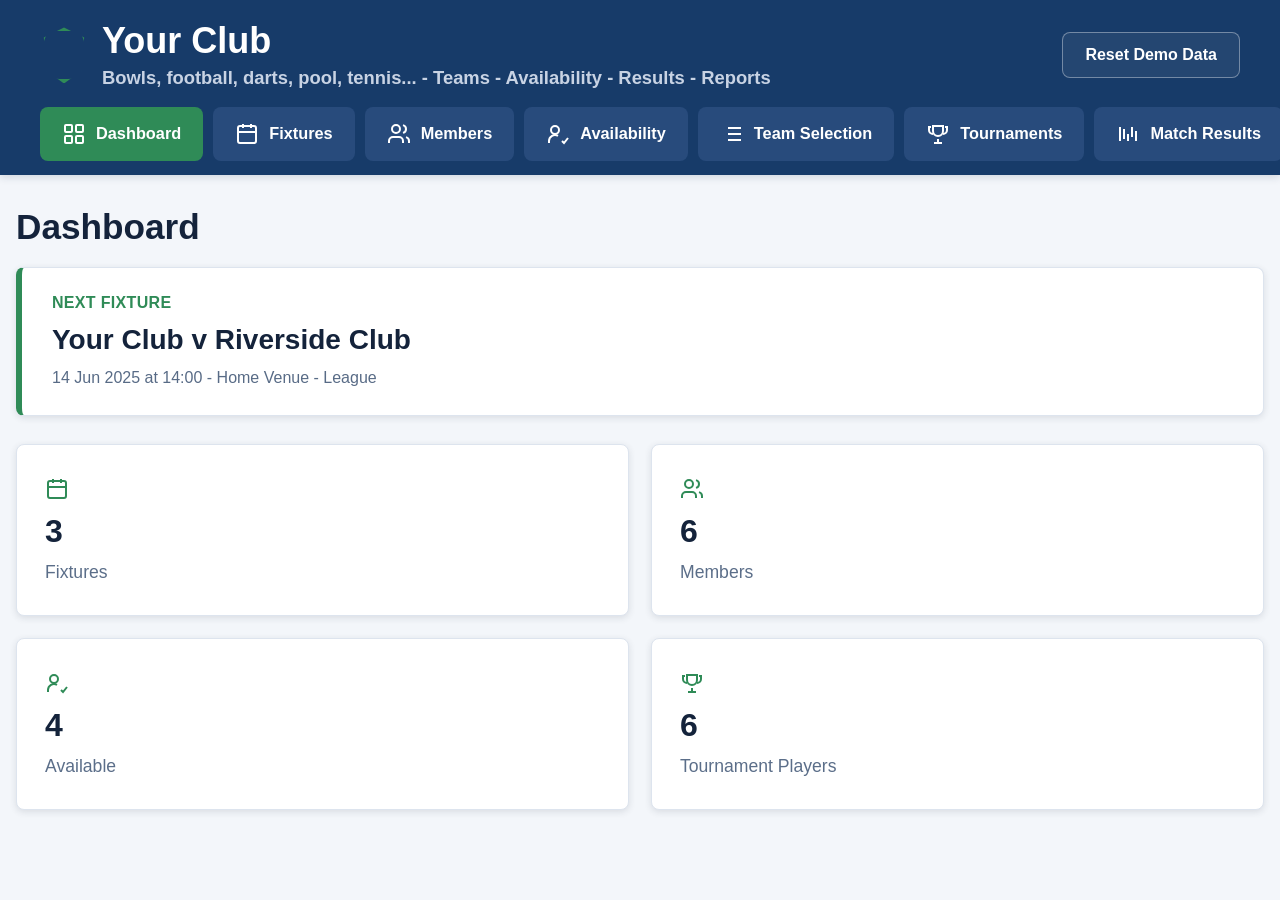
==== index.html @ c11281f3 "Add files via upload" ====
<!doctype html>
<html lang="en">
  <head>
    <meta charset="UTF-8" />
    <meta name="viewport" content="width=device-width, initial-scale=1.0" />
    <title>Club Match Secretary Manager</title>
    <link rel="stylesheet" href="styles.css" />
  </head>
  <body>
    <div id="app"></div>
    <script src="app.js"></script>
  </body>
</html>
---- styles.css ----
:root {
  --navy: #173b69;
  --navy-2: #284b7c;
  --green: #2f8b57;
  --green-dark: #246f45;
  --ink: #14233b;
  --muted: #63728a;
  --line: #dde4ee;
  --page: #f3f6fa;
  --card: #ffffff;
  --danger: #c2413d;
  --warning: #c77d17;
  font-family: "Segoe UI", Arial, sans-serif;
}

* {
  box-sizing: border-box;
}

body {
  margin: 0;
  min-width: 320px;
  color: var(--ink);
  background: var(--page);
}

button,
input,
select,
textarea {
  font: inherit;
}

button {
  cursor: pointer;
}

.app-shell {
  min-height: 100vh;
}

.topbar {
  position: sticky;
  top: 0;
  z-index: 20;
  background: var(--navy);
  color: #fff;
  box-shadow: 0 2px 8px rgba(22, 43, 70, 0.16);
}

.brand-row {
  display: flex;
  align-items: center;
  justify-content: space-between;
  gap: 18px;
  padding: 22px clamp(16px, 4vw, 40px) 18px;
}

.brand {
  display: flex;
  align-items: center;
  gap: 14px;
  min-width: 0;
}

.shield {
  width: 48px;
  height: 56px;
  flex: 0 0 auto;
  border: 4px solid var(--green);
  border-radius: 16px 16px 20px 20px;
  clip-path: polygon(50% 0, 92% 18%, 86% 78%, 50% 100%, 14% 78%, 8% 18%);
}

.brand h1 {
  margin: 0;
  font-size: clamp(1.45rem, 3vw, 2.25rem);
  line-height: 1.05;
}

.brand p {
  margin: 7px 0 0;
  color: #c8d3e4;
  font-weight: 700;
  font-size: clamp(0.92rem, 1.8vw, 1.15rem);
}

.logout {
  border: 1px solid rgba(255, 255, 255, 0.36);
  border-radius: 8px;
  padding: 13px 22px;
  background: rgba(255, 255, 255, 0.06);
  color: #fff;
  font-weight: 800;
}

.notice {
  border: 1px solid #b9ddc7;
  border-left: 6px solid var(--green);
  border-radius: 8px;
  padding: 13px 16px;
  margin-bottom: 18px;
  background: #edf8f1;
  color: var(--green-dark);
  font-weight: 800;
}

.tabs-wrap {
  overflow-x: auto;
  padding: 0 clamp(16px, 4vw, 40px) 14px;
}

.tabs {
  display: flex;
  gap: 10px;
  min-width: max-content;
}

.tab {
  display: inline-flex;
  align-items: center;
  gap: 10px;
  border: 0;
  border-radius: 8px;
  padding: 15px 22px;
  background: var(--navy-2);
  color: #fff;
  font-size: 1.02rem;
  font-weight: 800;
  transition: background 150ms ease, transform 150ms ease;
}

.tab:hover {
  transform: translateY(-1px);
  background: #31598d;
}

.tab.active {
  background: var(--green);
}

.icon {
  width: 24px;
  height: 24px;
  flex: 0 0 auto;
}

.main {
  width: min(1280px, calc(100% - 32px));
  margin: 0 auto;
  padding: 32px 0 56px;
}

.page-title {
  display: flex;
  justify-content: space-between;
  align-items: flex-end;
  gap: 16px;
  margin-bottom: 20px;
}

.page-title h2 {
  margin: 0;
  font-size: clamp(1.65rem, 4vw, 2.2rem);
}

.actions {
  display: flex;
  flex-wrap: wrap;
  gap: 10px;
}

.button {
  border: 1px solid var(--line);
  border-radius: 8px;
  padding: 10px 14px;
  background: #fff;
  color: var(--ink);
  font-weight: 800;
}

.button.primary {
  border-color: var(--green);
  background: var(--green);
  color: #fff;
}

.small-button {
  border: 1px solid var(--line);
  border-radius: 8px;
  padding: 7px 10px;
  background: #fff;
  color: var(--ink);
  font-weight: 800;
}

.small-button.danger {
  border-color: #f1c4c2;
  background: #fff5f5;
  color: var(--danger);
}

.file-button {
  position: relative;
  overflow: hidden;
}

.file-button input {
  position: absolute;
  inset: 0;
  opacity: 0;
}

.grid {
  display: grid;
  gap: 22px;
}

.grid.two {
  grid-template-columns: repeat(2, minmax(0, 1fr));
}

.grid.three {
  grid-template-columns: repeat(3, minmax(0, 1fr));
}

.card {
  background: var(--card);
  border: 1px solid var(--line);
  border-radius: 8px;
  box-shadow: 0 2px 7px rgba(31, 45, 61, 0.12);
}

.panel {
  padding: 22px;
}

.next-fixture {
  border-left: 6px solid var(--green);
  padding: 26px 30px;
  margin-bottom: 28px;
}

.eyebrow {
  color: var(--green);
  font-weight: 900;
  letter-spacing: 0.02em;
  text-transform: uppercase;
}

.next-fixture h3 {
  margin: 12px 0 10px;
  font-size: clamp(1.25rem, 3vw, 1.75rem);
}

.meta {
  color: #586b86;
  line-height: 1.45;
}

.stat {
  min-height: 172px;
  padding: 28px;
  display: flex;
  flex-direction: column;
  justify-content: center;
  gap: 12px;
}

.stat .icon {
  color: var(--green);
}

.stat strong {
  display: block;
  font-size: 2rem;
}

.stat span {
  color: #5b6e89;
  font-size: 1.1rem;
}

.list {
  display: grid;
  gap: 14px;
}

.item {
  display: grid;
  grid-template-columns: 1fr auto;
  gap: 14px;
  align-items: center;
  padding: 18px;
}

.item h3 {
  margin: 0 0 6px;
  font-size: 1.1rem;
}

.badge {
  display: inline-flex;
  align-items: center;
  border-radius: 999px;
  padding: 6px 10px;
  background: #eaf3ee;
  color: var(--green-dark);
  font-size: 0.85rem;
  font-weight: 900;
}

.badge.warn {
  background: #fff3df;
  color: var(--warning);
}

.badge.danger {
  background: #fee8e7;
  color: var(--danger);
}

.table-wrap {
  overflow-x: auto;
}

table {
  width: 100%;
  border-collapse: collapse;
}

th,
td {
  padding: 15px 14px;
  text-align: left;
  border-bottom: 1px solid var(--line);
  white-space: nowrap;
}

td input,
td select {
  min-width: 130px;
  border: 1px solid var(--line);
  border-radius: 8px;
  padding: 8px 9px;
  background: #fff;
  color: var(--ink);
}

.row-actions {
  display: flex;
  gap: 8px;
}

th {
  color: #4c5f79;
  font-size: 0.86rem;
  text-transform: uppercase;
  letter-spacing: 0.04em;
}

.toolbar {
  display: flex;
  flex-wrap: wrap;
  gap: 12px;
  margin-bottom: 18px;
}

.field {
  display: grid;
  gap: 7px;
}

.field label {
  color: #4d5f78;
  font-weight: 800;
}

.field input,
.field select,
.field textarea {
  width: 100%;
  border: 1px solid var(--line);
  border-radius: 8px;
  padding: 11px 12px;
  background: #fff;
  color: var(--ink);
}

.inline-field {
  margin-top: 16px;
}

.inline-controls {
  display: grid;
  grid-template-columns: 1fr auto;
  gap: 10px;
}

.form-grid {
  display: grid;
  grid-template-columns: repeat(3, minmax(0, 1fr));
  gap: 14px;
}

.form-grid .wide {
  grid-column: span 3;
}

.availability {
  display: grid;
  gap: 12px;
}

.availability-row {
  display: grid;
  grid-template-columns: 1fr repeat(3, minmax(88px, auto));
  gap: 10px;
  align-items: center;
  padding: 12px 0;
  border-bottom: 1px solid var(--line);
}

.choice {
  border: 1px solid var(--line);
  border-radius: 8px;
  padding: 8px 10px;
  background: #fff;
  color: #4d5f78;
  font-weight: 800;
}

.choice.selected.yes {
  border-color: var(--green);
  background: #e7f4ec;
  color: var(--green-dark);
}

.choice.selected.no {
  border-color: var(--danger);
  background: #fee8e7;
  color: var(--danger);
}

.choice.selected.maybe {
  border-color: var(--warning);
  background: #fff3df;
  color: var(--warning);
}

.bracket-scroll {
  margin-top: 22px;
  overflow-x: auto;
}

.bracket {
  display: grid;
  grid-auto-flow: column;
  grid-auto-columns: minmax(230px, 1fr);
  gap: 22px;
  align-items: start;
  min-width: max-content;
}

.round h3 {
  margin: 0 0 12px;
}

.match {
  display: grid;
  gap: 8px;
  margin-bottom: 18px;
}

.seed {
  display: flex;
  width: 100%;
  justify-content: space-between;
  gap: 12px;
  border: 1px solid var(--line);
  border-radius: 8px;
  padding: 10px 12px;
  background: #fff;
  color: var(--ink);
  text-align: left;
}

.seed:disabled {
  color: #9ba7b8;
  cursor: default;
}

.seed.winner {
  border-color: var(--green);
  background: #eaf5ee;
  font-weight: 900;
}

.tournament-layout {
  align-items: start;
}

.player-chips {
  display: flex;
  flex-wrap: wrap;
  gap: 10px;
  margin-top: 16px;
}

.chip {
  display: inline-flex;
  align-items: center;
  gap: 6px;
  border: 1px solid var(--line);
  border-radius: 999px;
  padding: 6px;
  background: #f8fafc;
}

.chip input {
  width: 150px;
  border: 0;
  background: transparent;
  color: var(--ink);
  font-weight: 800;
}

.chip button {
  border: 0;
  border-radius: 999px;
  padding: 6px 8px;
  background: #e6edf6;
  color: var(--ink);
  font-weight: 900;
}

.report-grid {
  display: grid;
  grid-template-columns: 1.1fr 0.9fr;
  gap: 22px;
}

.bar {
  height: 14px;
  border-radius: 999px;
  background: #e4ebf3;
  overflow: hidden;
}

.bar span {
  display: block;
  height: 100%;
  background: var(--green);
}

.empty {
  padding: 32px;
  text-align: center;
  color: var(--muted);
}

@media (max-width: 860px) {
  .brand-row,
  .page-title {
    align-items: stretch;
    flex-direction: column;
  }

  .logout {
    width: 100%;
  }

  .grid.two,
  .grid.three,
  .form-grid,
  .report-grid,
  .bracket {
    grid-template-columns: 1fr;
  }

  .form-grid .wide {
    grid-column: auto;
  }

  .availability-row {
    grid-template-columns: 1fr;
  }
}
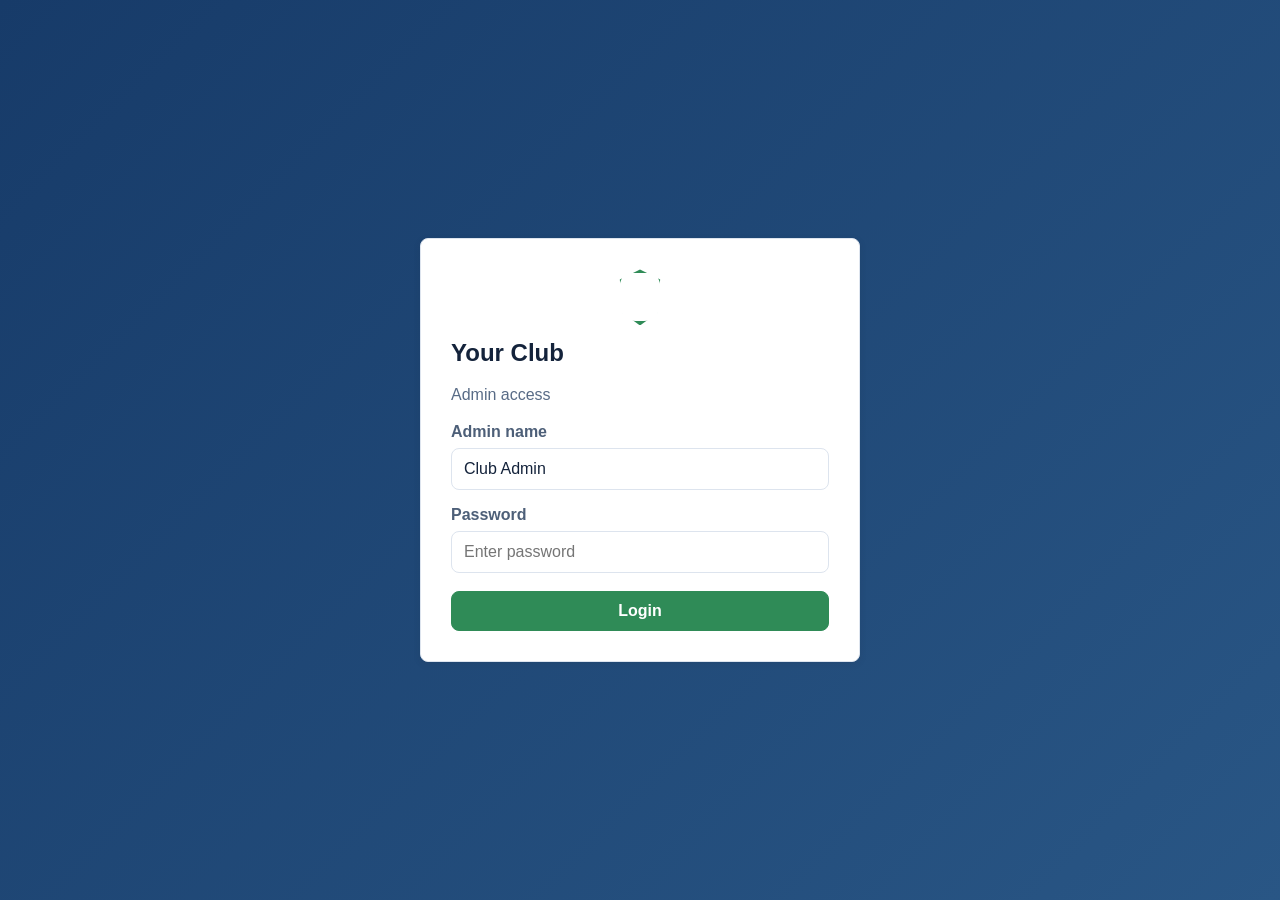
==== commit 713d8952: "Force refresh app assets" ====
--- a/index.html
+++ b/index.html
@@ -4,10 +4,10 @@
     <meta charset="UTF-8" />
     <meta name="viewport" content="width=device-width, initial-scale=1.0" />
     <title>Club Match Secretary Manager</title>
-    <link rel="stylesheet" href="styles.css" />
+    <link rel="stylesheet" href="styles.css?v=2" />
   </head>
   <body>
     <div id="app"></div>
-    <script src="app.js"></script>
+    <script src="app.js?v=2"></script>
   </body>
 </html>
--- a/styles.css
+++ b/styles.css
@@ -56,6 +56,19 @@
   padding: 22px clamp(16px, 4vw, 40px) 18px;
 }
 
+.header-actions {
+  display: flex;
+  align-items: center;
+  flex-wrap: wrap;
+  justify-content: flex-end;
+  gap: 10px;
+}
+
+.admin-name {
+  color: #dce7f6;
+  font-weight: 800;
+}
+
 .brand {
   display: flex;
   align-items: center;
@@ -105,6 +118,10 @@
   font-weight: 800;
 }
 
+.notice.compact {
+  margin: 14px 0 0;
+}
+
 .tabs-wrap {
   overflow-x: auto;
   padding: 0 clamp(16px, 4vw, 40px) 14px;
@@ -407,6 +424,53 @@
   grid-column: span 3;
 }
 
+.setup-section + .setup-section {
+  margin-top: 22px;
+}
+
+.setup-section h3 {
+  margin-top: 0;
+}
+
+.setup-actions {
+  margin-top: 16px;
+}
+
+.field input:disabled {
+  background: #eef2f7;
+  color: #607089;
+}
+
+.login-page {
+  min-height: 100vh;
+  display: grid;
+  place-items: center;
+  padding: 28px;
+  background: linear-gradient(135deg, var(--navy), #295685);
+}
+
+.login-card {
+  width: min(440px, 100%);
+  padding: 30px;
+}
+
+.login-card h1 {
+  margin: 14px 0 4px;
+}
+
+.login-card .field {
+  margin-top: 16px;
+}
+
+.login-shield {
+  margin: 0 auto;
+}
+
+.full-button {
+  width: 100%;
+  margin-top: 18px;
+}
+
 .availability {
   display: grid;
   gap: 12px;
@@ -568,6 +632,10 @@
 
   .logout {
     width: 100%;
+  }
+
+  .header-actions {
+    justify-content: stretch;
   }
 
   .grid.two,
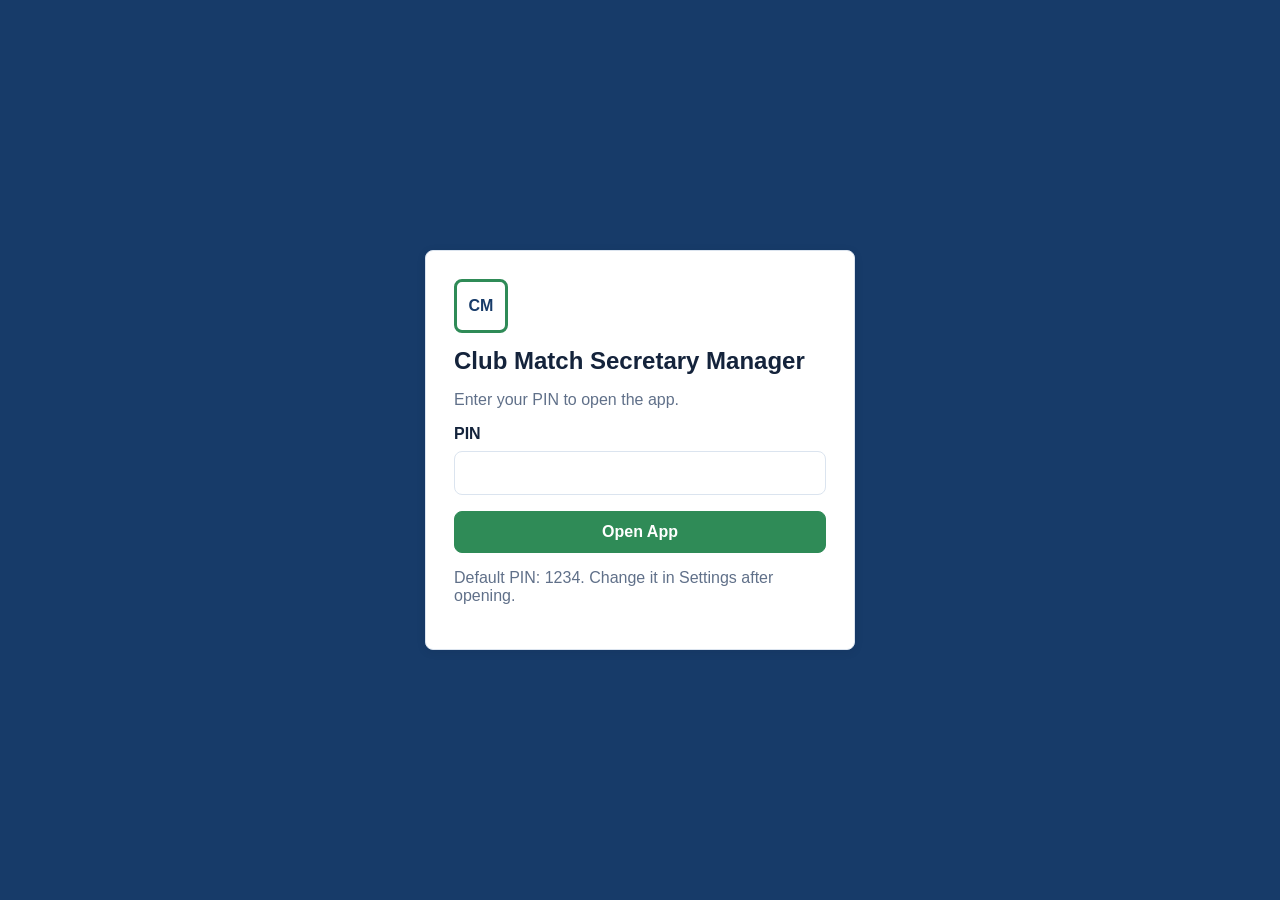
==== commit 07165e39: "Remove versioning from CSS and JS file links" ====
--- a/index.html
+++ b/index.html
@@ -4,10 +4,10 @@
     <meta charset="UTF-8" />
     <meta name="viewport" content="width=device-width, initial-scale=1.0" />
     <title>Club Match Secretary Manager</title>
-    <link rel="stylesheet" href="styles.css?v=2" />
+    <link rel="stylesheet" href="styles.css" />
   </head>
   <body>
     <div id="app"></div>
-    <script src="app.js?v=2"></script>
+    <script src="app.js"></script>
   </body>
 </html>
--- a/styles.css
+++ b/styles.css
@@ -1,15 +1,16 @@
 :root {
   --navy: #173b69;
-  --navy-2: #284b7c;
+  --navy-light: #244f83;
   --green: #2f8b57;
-  --green-dark: #246f45;
+  --green-dark: #236a42;
+  --red: #c2413d;
+  --yellow: #b7791f;
   --ink: #14233b;
-  --muted: #63728a;
-  --line: #dde4ee;
+  --muted: #607089;
+  --line: #dbe4ef;
   --page: #f3f6fa;
   --card: #ffffff;
-  --danger: #c2413d;
-  --warning: #c77d17;
+  --button-colour: #2f8b57;
   font-family: "Segoe UI", Arial, sans-serif;
 }
 
@@ -42,299 +43,190 @@
 .topbar {
   position: sticky;
   top: 0;
-  z-index: 20;
+  z-index: 10;
+  color: #fff;
   background: var(--navy);
-  color: #fff;
-  box-shadow: 0 2px 8px rgba(22, 43, 70, 0.16);
-}
-
-.brand-row {
-  display: flex;
-  align-items: center;
-  justify-content: space-between;
-  gap: 18px;
-  padding: 22px clamp(16px, 4vw, 40px) 18px;
-}
-
-.header-actions {
-  display: flex;
-  align-items: center;
-  flex-wrap: wrap;
-  justify-content: flex-end;
-  gap: 10px;
-}
-
-.admin-name {
-  color: #dce7f6;
-  font-weight: 800;
+  box-shadow: 0 2px 10px rgba(20, 35, 59, 0.2);
 }
 
 .brand {
   display: flex;
   align-items: center;
   gap: 14px;
-  min-width: 0;
-}
-
-.shield {
-  width: 48px;
-  height: 56px;
+  padding: 22px clamp(16px, 4vw, 40px) 18px;
+}
+
+.logo-mark {
+  display: grid;
+  place-items: center;
+  width: 54px;
+  height: 54px;
   flex: 0 0 auto;
-  border: 4px solid var(--green);
-  border-radius: 16px 16px 20px 20px;
-  clip-path: polygon(50% 0, 92% 18%, 86% 78%, 50% 100%, 14% 78%, 8% 18%);
+  border: 3px solid var(--green);
+  border-radius: 8px;
+  color: #fff;
+  font-weight: 900;
 }
 
 .brand h1 {
   margin: 0;
-  font-size: clamp(1.45rem, 3vw, 2.25rem);
-  line-height: 1.05;
+  font-size: clamp(1.45rem, 4vw, 2.45rem);
+  line-height: 1;
 }
 
 .brand p {
-  margin: 7px 0 0;
-  color: #c8d3e4;
+  margin: 8px 0 0;
+  color: #d7e2f1;
   font-weight: 700;
-  font-size: clamp(0.92rem, 1.8vw, 1.15rem);
-}
-
-.logout {
-  border: 1px solid rgba(255, 255, 255, 0.36);
-  border-radius: 8px;
-  padding: 13px 22px;
-  background: rgba(255, 255, 255, 0.06);
-  color: #fff;
-  font-weight: 800;
-}
-
-.notice {
-  border: 1px solid #b9ddc7;
-  border-left: 6px solid var(--green);
-  border-radius: 8px;
-  padding: 13px 16px;
-  margin-bottom: 18px;
-  background: #edf8f1;
-  color: var(--green-dark);
-  font-weight: 800;
-}
-
-.notice.compact {
-  margin: 14px 0 0;
-}
-
-.tabs-wrap {
-  overflow-x: auto;
-  padding: 0 clamp(16px, 4vw, 40px) 14px;
 }
 
 .tabs {
   display: flex;
   gap: 10px;
+  overflow-x: auto;
+  padding: 0 clamp(16px, 4vw, 40px) 16px;
+}
+
+.tab {
   min-width: max-content;
-}
-
-.tab {
-  display: inline-flex;
-  align-items: center;
-  gap: 10px;
   border: 0;
   border-radius: 8px;
-  padding: 15px 22px;
-  background: var(--navy-2);
+  padding: 13px 18px;
+  background: var(--navy-light);
   color: #fff;
-  font-size: 1.02rem;
-  font-weight: 800;
-  transition: background 150ms ease, transform 150ms ease;
-}
-
-.tab:hover {
-  transform: translateY(-1px);
-  background: #31598d;
+  font-weight: 800;
 }
 
 .tab.active {
   background: var(--green);
-}
-
-.icon {
-  width: 24px;
-  height: 24px;
-  flex: 0 0 auto;
 }
 
 .main {
   width: min(1280px, calc(100% - 32px));
   margin: 0 auto;
-  padding: 32px 0 56px;
+  padding: 28px 0 56px;
+}
+
+.notice {
+  margin-bottom: 18px;
+  border-left: 6px solid var(--green);
+  border-radius: 8px;
+  padding: 13px 16px;
+  background: #edf8f1;
+  color: var(--green-dark);
+  font-weight: 800;
 }
 
 .page-title {
   display: flex;
+  align-items: flex-end;
   justify-content: space-between;
-  align-items: flex-end;
   gap: 16px;
-  margin-bottom: 20px;
+  margin-bottom: 18px;
 }
 
 .page-title h2 {
   margin: 0;
-  font-size: clamp(1.65rem, 4vw, 2.2rem);
-}
-
-.actions {
+  font-size: clamp(1.65rem, 4vw, 2.35rem);
+}
+
+.actions,
+.row-actions,
+.report-buttons {
   display: flex;
   flex-wrap: wrap;
   gap: 10px;
 }
 
-.button {
+.button,
+.small-button {
   border: 1px solid var(--line);
   border-radius: 8px;
-  padding: 10px 14px;
   background: #fff;
   color: var(--ink);
   font-weight: 800;
 }
 
-.button.primary {
-  border-color: var(--green);
-  background: var(--green);
+.button {
+  padding: 11px 15px;
+}
+
+.small-button {
+  padding: 8px 10px;
+  font-size: 0.92rem;
+}
+
+.button.primary,
+.small-button.success {
+  border-color: var(--button-colour);
+  background: var(--button-colour);
   color: #fff;
 }
 
-.small-button {
+.button.danger,
+.small-button.danger {
+  border-color: #efc2bf;
+  background: #fff4f4;
+  color: var(--red);
+}
+
+.small-button.warning {
+  border-color: #f5d7a8;
+  background: #fff8ec;
+  color: var(--yellow);
+}
+
+.card {
   border: 1px solid var(--line);
   border-radius: 8px;
-  padding: 7px 10px;
-  background: #fff;
-  color: var(--ink);
-  font-weight: 800;
-}
-
-.small-button.danger {
-  border-color: #f1c4c2;
-  background: #fff5f5;
-  color: var(--danger);
-}
-
-.file-button {
-  position: relative;
-  overflow: hidden;
-}
-
-.file-button input {
-  position: absolute;
-  inset: 0;
-  opacity: 0;
-}
-
-.grid {
-  display: grid;
-  gap: 22px;
-}
-
-.grid.two {
-  grid-template-columns: repeat(2, minmax(0, 1fr));
-}
-
-.grid.three {
-  grid-template-columns: repeat(3, minmax(0, 1fr));
-}
-
-.card {
   background: var(--card);
-  border: 1px solid var(--line);
-  border-radius: 8px;
-  box-shadow: 0 2px 7px rgba(31, 45, 61, 0.12);
+  box-shadow: 0 2px 8px rgba(20, 35, 59, 0.12);
 }
 
 .panel {
   padding: 22px;
 }
 
-.next-fixture {
+.summary-grid,
+.report-grid {
+  display: grid;
+  grid-template-columns: repeat(4, minmax(0, 1fr));
+  gap: 18px;
+}
+
+.summary-card {
+  min-height: 140px;
+  padding: 24px;
+}
+
+.summary-card strong {
+  display: block;
+  font-size: 2.2rem;
+}
+
+.summary-card span {
+  color: var(--muted);
+  font-size: 1.08rem;
+}
+
+.next-card {
+  margin-top: 22px;
   border-left: 6px solid var(--green);
-  padding: 26px 30px;
-  margin-bottom: 28px;
+  padding: 24px;
+}
+
+.club-details {
+  margin-top: 22px;
+}
+
+.club-details p {
+  margin: 8px 0;
 }
 
 .eyebrow {
   color: var(--green);
   font-weight: 900;
-  letter-spacing: 0.02em;
   text-transform: uppercase;
-}
-
-.next-fixture h3 {
-  margin: 12px 0 10px;
-  font-size: clamp(1.25rem, 3vw, 1.75rem);
-}
-
-.meta {
-  color: #586b86;
-  line-height: 1.45;
-}
-
-.stat {
-  min-height: 172px;
-  padding: 28px;
-  display: flex;
-  flex-direction: column;
-  justify-content: center;
-  gap: 12px;
-}
-
-.stat .icon {
-  color: var(--green);
-}
-
-.stat strong {
-  display: block;
-  font-size: 2rem;
-}
-
-.stat span {
-  color: #5b6e89;
-  font-size: 1.1rem;
-}
-
-.list {
-  display: grid;
-  gap: 14px;
-}
-
-.item {
-  display: grid;
-  grid-template-columns: 1fr auto;
-  gap: 14px;
-  align-items: center;
-  padding: 18px;
-}
-
-.item h3 {
-  margin: 0 0 6px;
-  font-size: 1.1rem;
-}
-
-.badge {
-  display: inline-flex;
-  align-items: center;
-  border-radius: 999px;
-  padding: 6px 10px;
-  background: #eaf3ee;
-  color: var(--green-dark);
-  font-size: 0.85rem;
-  font-weight: 900;
-}
-
-.badge.warn {
-  background: #fff3df;
-  color: var(--warning);
-}
-
-.badge.danger {
-  background: #fee8e7;
-  color: var(--danger);
 }
 
 .table-wrap {
@@ -348,172 +240,116 @@
 
 th,
 td {
-  padding: 15px 14px;
+  padding: 13px 12px;
+  border-bottom: 1px solid var(--line);
   text-align: left;
-  border-bottom: 1px solid var(--line);
+  vertical-align: top;
   white-space: nowrap;
 }
 
-td input,
-td select {
-  min-width: 130px;
+th {
+  color: #4f6179;
+  font-size: 0.84rem;
+  letter-spacing: 0.04em;
+  text-transform: uppercase;
+}
+
+.badge {
+  display: inline-flex;
+  border-radius: 999px;
+  padding: 5px 10px;
+  background: #e9f0f8;
+  color: var(--navy);
+  font-weight: 900;
+}
+
+.success-badge {
+  background: #e7f4ec;
+  color: var(--green-dark);
+}
+
+.warning-badge {
+  background: #fff4dc;
+  color: var(--yellow);
+}
+
+.danger-badge {
+  background: #fee8e7;
+  color: var(--red);
+}
+
+.empty,
+.help-text {
+  color: var(--muted);
+}
+
+.settings-grid {
+  display: grid;
+  grid-template-columns: repeat(3, minmax(0, 1fr));
+  gap: 14px;
+  margin-bottom: 20px;
+}
+
+.settings-panel label {
+  display: grid;
+  gap: 8px;
+  font-weight: 800;
+}
+
+.settings-panel input {
+  width: 100%;
   border: 1px solid var(--line);
   border-radius: 8px;
-  padding: 8px 9px;
-  background: #fff;
-  color: var(--ink);
-}
-
-.row-actions {
-  display: flex;
-  gap: 8px;
-}
-
-th {
-  color: #4c5f79;
-  font-size: 0.86rem;
-  text-transform: uppercase;
-  letter-spacing: 0.04em;
-}
-
-.toolbar {
+  padding: 12px;
+}
+
+.settings-panel input[type="color"] {
+  min-height: 46px;
+  padding: 4px;
+}
+
+.tournament-grid {
+  display: grid;
+  grid-template-columns: 1.2fr 0.8fr;
+  gap: 18px;
+  margin-bottom: 18px;
+}
+
+.chips {
   display: flex;
   flex-wrap: wrap;
-  gap: 12px;
-  margin-bottom: 18px;
-}
-
-.field {
-  display: grid;
-  gap: 7px;
-}
-
-.field label {
-  color: #4d5f78;
-  font-weight: 800;
-}
-
-.field input,
-.field select,
-.field textarea {
-  width: 100%;
+  gap: 10px;
+  margin-top: 16px;
+}
+
+.chip {
+  display: inline-flex;
+  align-items: center;
+  gap: 8px;
   border: 1px solid var(--line);
-  border-radius: 8px;
-  padding: 11px 12px;
-  background: #fff;
+  border-radius: 999px;
+  padding: 6px;
+  background: #f8fafc;
+}
+
+.chip input {
+  width: 160px;
+  border: 0;
+  background: transparent;
   color: var(--ink);
-}
-
-.inline-field {
-  margin-top: 16px;
-}
-
-.inline-controls {
-  display: grid;
-  grid-template-columns: 1fr auto;
-  gap: 10px;
-}
-
-.form-grid {
-  display: grid;
-  grid-template-columns: repeat(3, minmax(0, 1fr));
-  gap: 14px;
-}
-
-.form-grid .wide {
-  grid-column: span 3;
-}
-
-.setup-section + .setup-section {
-  margin-top: 22px;
-}
-
-.setup-section h3 {
-  margin-top: 0;
-}
-
-.setup-actions {
-  margin-top: 16px;
-}
-
-.field input:disabled {
-  background: #eef2f7;
-  color: #607089;
-}
-
-.login-page {
-  min-height: 100vh;
-  display: grid;
-  place-items: center;
-  padding: 28px;
-  background: linear-gradient(135deg, var(--navy), #295685);
-}
-
-.login-card {
-  width: min(440px, 100%);
-  padding: 30px;
-}
-
-.login-card h1 {
-  margin: 14px 0 4px;
-}
-
-.login-card .field {
-  margin-top: 16px;
-}
-
-.login-shield {
-  margin: 0 auto;
-}
-
-.full-button {
-  width: 100%;
-  margin-top: 18px;
-}
-
-.availability {
-  display: grid;
-  gap: 12px;
-}
-
-.availability-row {
-  display: grid;
-  grid-template-columns: 1fr repeat(3, minmax(88px, auto));
-  gap: 10px;
-  align-items: center;
-  padding: 12px 0;
-  border-bottom: 1px solid var(--line);
-}
-
-.choice {
-  border: 1px solid var(--line);
-  border-radius: 8px;
-  padding: 8px 10px;
-  background: #fff;
-  color: #4d5f78;
-  font-weight: 800;
-}
-
-.choice.selected.yes {
-  border-color: var(--green);
-  background: #e7f4ec;
-  color: var(--green-dark);
-}
-
-.choice.selected.no {
-  border-color: var(--danger);
-  background: #fee8e7;
-  color: var(--danger);
-}
-
-.choice.selected.maybe {
-  border-color: var(--warning);
-  background: #fff3df;
-  color: var(--warning);
-}
-
-.bracket-scroll {
-  margin-top: 22px;
+  font-weight: 800;
+}
+
+.chip button {
+  border: 0;
+  border-radius: 999px;
+  padding: 7px 9px;
+  background: #e8eef6;
+  color: var(--ink);
+  font-weight: 800;
+}
+
+.bracket-card {
   overflow-x: auto;
 }
 
@@ -521,26 +357,25 @@
   display: grid;
   grid-auto-flow: column;
   grid-auto-columns: minmax(230px, 1fr);
-  gap: 22px;
-  align-items: start;
+  gap: 18px;
   min-width: max-content;
 }
 
-.round h3 {
+.round h4 {
   margin: 0 0 12px;
 }
 
 .match {
   display: grid;
   gap: 8px;
-  margin-bottom: 18px;
+  margin-bottom: 16px;
 }
 
 .seed {
   display: flex;
+  justify-content: space-between;
+  gap: 10px;
   width: 100%;
-  justify-content: space-between;
-  gap: 12px;
   border: 1px solid var(--line);
   border-radius: 8px;
   padding: 10px 12px;
@@ -549,108 +384,189 @@
   text-align: left;
 }
 
-.seed:disabled {
-  color: #9ba7b8;
-  cursor: default;
-}
-
 .seed.winner {
   border-color: var(--green);
-  background: #eaf5ee;
+  background: #e7f4ec;
   font-weight: 900;
 }
 
-.tournament-layout {
-  align-items: start;
-}
-
-.player-chips {
-  display: flex;
-  flex-wrap: wrap;
-  gap: 10px;
+.seed:disabled {
+  color: #9aa7b8;
+  cursor: default;
+}
+
+.field-label {
+  display: grid;
+  gap: 8px;
+  font-weight: 800;
+}
+
+.field-label input {
+  border: 1px solid var(--line);
+  border-radius: 8px;
+  padding: 12px;
+}
+
+.pin-screen {
+  min-height: 100vh;
+  display: grid;
+  place-items: center;
+  padding: 24px;
+  background: var(--navy);
+}
+
+.pin-card {
+  width: min(430px, 100%);
+  padding: 28px;
+}
+
+.pin-card h1 {
+  margin: 14px 0 8px;
+}
+
+.pin-card .button {
+  width: 100%;
   margin-top: 16px;
 }
 
-.chip {
-  display: inline-flex;
-  align-items: center;
-  gap: 6px;
-  border: 1px solid var(--line);
-  border-radius: 999px;
-  padding: 6px;
-  background: #f8fafc;
-}
-
-.chip input {
-  width: 150px;
-  border: 0;
-  background: transparent;
-  color: var(--ink);
-  font-weight: 800;
-}
-
-.chip button {
-  border: 0;
-  border-radius: 999px;
-  padding: 6px 8px;
-  background: #e6edf6;
-  color: var(--ink);
-  font-weight: 900;
-}
-
-.report-grid {
-  display: grid;
-  grid-template-columns: 1.1fr 0.9fr;
-  gap: 22px;
-}
-
-.bar {
-  height: 14px;
-  border-radius: 999px;
-  background: #e4ebf3;
-  overflow: hidden;
-}
-
-.bar span {
-  display: block;
-  height: 100%;
-  background: var(--green);
-}
-
-.empty {
-  padding: 32px;
-  text-align: center;
-  color: var(--muted);
-}
-
-@media (max-width: 860px) {
-  .brand-row,
+.pin-logo {
+  color: var(--navy);
+  border-color: var(--green);
+}
+
+.print-sources {
+  display: none;
+}
+
+#print-root {
+  display: none;
+}
+
+@media (max-width: 960px) {
+  .summary-grid,
+  .report-grid,
+  .settings-grid,
+  .tournament-grid {
+    grid-template-columns: repeat(2, minmax(0, 1fr));
+  }
+}
+
+@media (max-width: 700px) {
+  .brand,
   .page-title {
     align-items: stretch;
     flex-direction: column;
   }
 
-  .logout {
+  .actions,
+  .row-actions,
+  .report-buttons {
+    flex-direction: column;
+  }
+
+  .button,
+  .small-button {
     width: 100%;
   }
 
-  .header-actions {
-    justify-content: stretch;
-  }
-
-  .grid.two,
-  .grid.three,
-  .form-grid,
+  .summary-grid,
   .report-grid,
+  .settings-grid,
+  .tournament-grid {
+    grid-template-columns: 1fr;
+  }
+
+  .chip {
+    align-items: stretch;
+    border-radius: 8px;
+    flex-direction: column;
+    width: 100%;
+  }
+
+  .chip input {
+    width: 100%;
+  }
+
+  th,
+  td {
+    white-space: normal;
+  }
+}
+
+@media print {
+  body.printing > *:not(#print-root) {
+    display: none !important;
+  }
+
+  body.printing #print-root {
+    display: block;
+  }
+
+  body {
+    background: #fff;
+    color: #000;
+  }
+
+  .no-print,
+  .button,
+  .small-button,
+  .tabs,
+  .topbar,
+  .notice {
+    display: none !important;
+  }
+
+  #print-root h1 {
+    margin: 0 0 16px;
+    font-size: 22pt;
+  }
+
+  .print-header {
+    border-bottom: 1px solid #999;
+    margin-bottom: 12mm;
+    padding-bottom: 5mm;
+  }
+
+  .print-header h1 {
+    margin: 0 0 3mm;
+  }
+
+  .print-header p {
+    margin: 0;
+    color: #333;
+  }
+
+  .card {
+    box-shadow: none;
+    border: 0;
+  }
+
+  .panel {
+    padding: 0;
+  }
+
+  table {
+    font-size: 10pt;
+  }
+
   .bracket {
-    grid-template-columns: 1fr;
-  }
-
-  .form-grid .wide {
-    grid-column: auto;
-  }
-
-  .availability-row {
-    grid-template-columns: 1fr;
-  }
-}
+    min-width: 0;
+    grid-auto-flow: row;
+    grid-auto-columns: auto;
+    grid-template-columns: repeat(2, minmax(0, 1fr));
+  }
+
+  .seed {
+    border: 1px solid #999;
+  }
+
+  th,
+  td {
+    white-space: normal;
+  }
+
+  @page {
+    size: A4;
+    margin: 12mm;
+  }
+}
